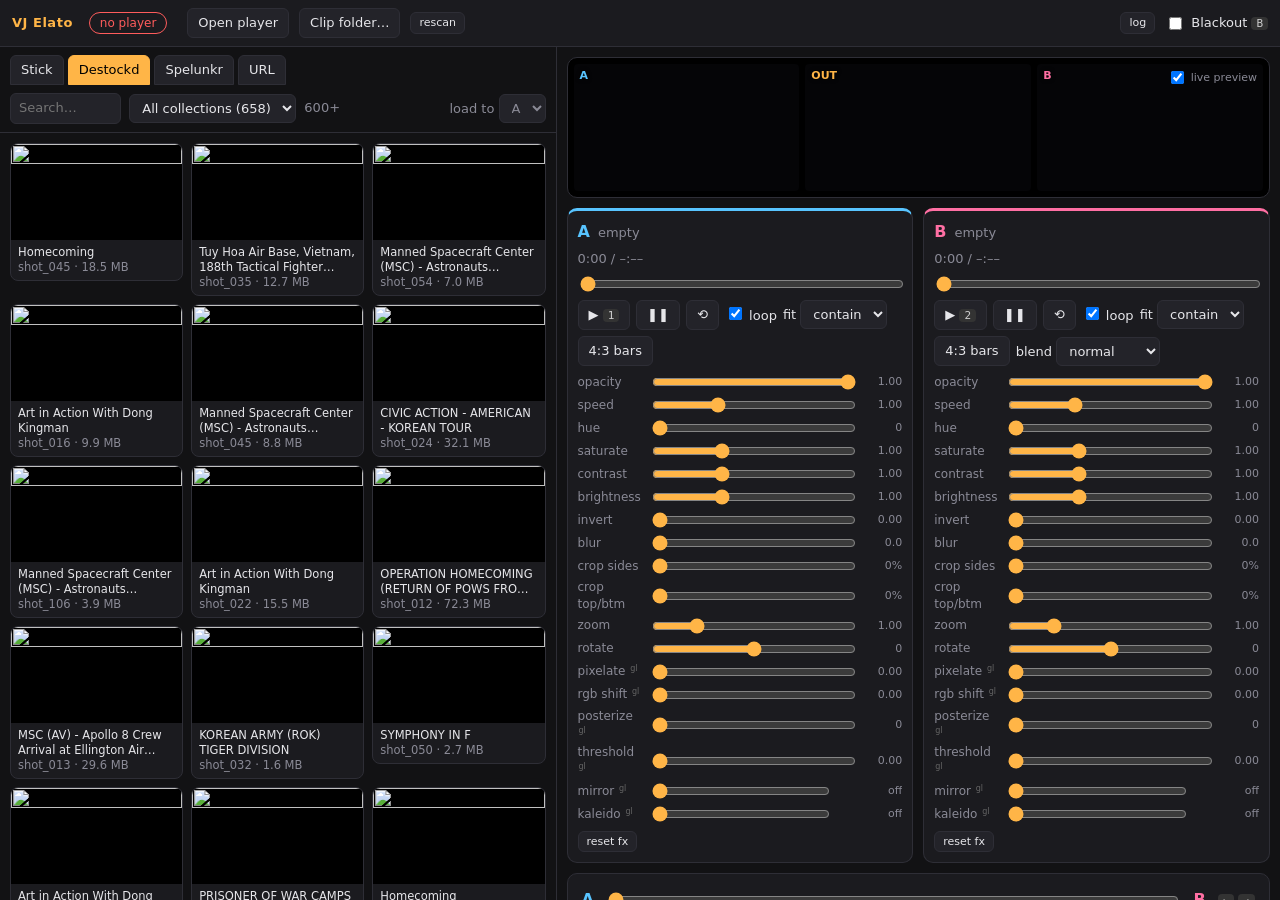
==== controller.html @ 72426353 "Session log on laptop and stick with size caps; browser-test watchdog" ====
<!doctype html>
<html lang="en">
<head>
  <meta charset="utf-8">
  <meta name="viewport" content="width=device-width, initial-scale=1">
  <link rel="icon" href="data:,">
  <title>VJ Elato · Controller</title>
  <link rel="stylesheet" href="css/controller.css">
</head>
<body>
  <header>
    <div class="brand">VJ Elato</div>
    <div id="player-status" class="pill off">no player</div>
    <span id="net-status" class="pill off hidden" title="No network: catalog tabs show only what is on the stick">offline</span>
    <span id="stick-status" class="pill off hidden">stick removed</span>
    <span id="server-status" class="pill off hidden" title="The local server stopped answering. Run serve.cmd again; the tool resumes on its own.">server down</span>
    <span id="gpu-status" class="muted"></span>
    <button id="open-player">Open player</button>
    <button id="pick-folder" title="Pick the folder with your clips (USB stick)">Clip folder…</button>
    <button id="rescan" class="small" title="Scan the clip folder again">rescan</button>
    <span id="folder-status" class="muted"></span>
    <span id="folder-hint" class="hint hidden">← reconnect the clip folder to restore the stick clips</span>
    <span id="proxy-status" class="proxy hidden" title="Streams go through the local server, so they get the WebGL effects; with fetch on play they are also cached on the stick (least recently used clips make room)">
      <span class="pill on">proxy</span> <span id="proxy-cache" class="muted"></span> <span id="link-speed" class="muted"></span>
      <label class="toggle"><input type="checkbox" id="fetch-on-play"> <span>fetch on play</span></label>
      <button id="clear-cache" class="small">clear</button>
    </span>
    <span class="spacer"></span>
    <button id="save-log" class="small" title="Session log: loads, failures, stalls, stick and server events, errors. From the stick it is the server's session file (also on the stick in vj-elato-logs); on the web it is this browser's recent events.">log</button>
    <label class="toggle"><input type="checkbox" id="blackout" data-master="blackout"> <span>Blackout <kbd>B</kbd></span></label>
  </header>

  <main>
    <section id="library">
      <nav class="tabs">
        <button data-tab="stick">Stick</button>
        <button data-tab="destockd" class="active">Destockd</button>
        <button data-tab="spelunkr">Spelunkr</button>
        <button data-tab="url">URL</button>
        <button data-tab="youtube" class="hidden">YouTube</button>
      </nav>
      <div class="lib-controls">
        <input id="search" type="search" placeholder="Search…" autocomplete="off">
        <select id="filter"></select>
        <span id="count" class="muted"></span>
        <span class="spacer"></span>
        <label class="muted">load to
          <select id="target-deck"><option value="A">A</option><option value="B">B</option></select>
        </label>
      </div>
      <div id="url-panel" class="hidden">
        <input id="url-input" type="url" placeholder="https://…/clip.mp4">
        <button id="url-load">Load</button>
        <p class="muted">Any direct video URL, or a YouTube link when running from the stick (resolved by yt-dlp). Through the local server streams get the WebGL effects; on the web they play as a plain layer with the basic filters. <span id="url-status" class="hint"></span></p>
      </div>
      <div id="yt-panel" class="hidden">
        <button id="yt-search">Search</button>
        <label class="toggle"><input type="checkbox" id="skip-segments" checked> <span>skip sponsor segments</span></label>
        <span id="yt-status" class="hint"></span>
        <p class="muted">Results come from yt-dlp, no account needed. A click resolves the video for the current link speed and plays it through the proxy; it is cached on the stick with fetch on play.</p>
      </div>
      <div id="results"></div>
    </section>

    <section id="mixer">
      <div class="preview-strip" id="preview-strip">
        <div class="pane" data-pane="A"><img alt=""><span class="label">A</span><span class="badge"></span></div>
        <div class="pane" data-pane="out"><span class="label">OUT</span></div>
        <div class="pane" data-pane="B"><img alt=""><span class="label">B</span><span class="badge"></span></div>
        <video id="pvA" muted playsinline></video>
        <canvas id="preview-gl"></canvas>
        <video id="pvB" muted playsinline></video>
        <label class="live" title="Decode the clips here too, so the previews show the effects live. Off saves CPU."><input type="checkbox" id="live-preview" checked> live preview</label>
      </div>
      <div class="decks" id="decks"></div>

      <div class="master">
        <div class="xfade">
          <span class="deck-name a">A</span>
          <input type="range" id="crossfade" data-master="crossfade" min="0" max="1" step="0.005" value="0">
          <span class="deck-name b">B</span>
          <span class="muted"><kbd>←</kbd> <kbd>→</kbd></span>
        </div>
        <div class="params master-params">
          <label>feedback <input type="range" data-master="feedback" min="0" max="0.98" step="0.01" value="0"><output></output></label>
          <label>fb zoom <input type="range" data-master="fbZoom" min="0.9" max="1.1" step="0.002" value="1"><output></output></label>
          <label>fb rotate <input type="range" data-master="fbRotate" min="-10" max="10" step="0.1" value="0"><output></output></label>
          <label>fb hue <input type="range" data-master="fbHue" min="0" max="30" step="0.5" value="0"><output></output></label>
          <label>strobe <input type="range" data-master="strobe" min="0" max="20" step="0.5" value="0"><output></output></label>
          <label>render <select data-master="scale"><option value="0.5">50%</option><option value="0.75" selected>75%</option><option value="1">100%</option></select></label>
          <button class="reset" id="master-reset">reset master fx</button>
          <span id="master-hint" class="hint hidden">feedback needs a deck on WebGL: load a clip from the stick. Streams only get the strobe.</span>
        </div>
      </div>
    </section>
  </main>

  <template id="deck-template">
    <div class="deck">
      <div class="deck-head"><span class="deck-name"></span><span class="title">empty</span><span class="mode muted"></span></div>
      <div class="time"><span class="t">0:00</span> / <span class="d">–:––</span></div>
      <input type="range" class="scrub" min="0" max="1000" value="0">
      <div class="transport">
        <button data-cmd="play">▶ <kbd class="key"></kbd></button>
        <button data-cmd="pause">❚❚</button>
        <button data-cmd="restart">⟲</button>
        <label><input type="checkbox" data-param="loop" checked> loop</label>
        <label>fit <select data-param="fit"><option value="contain">contain</option><option value="cover">cover</option></select></label>
        <button class="bars" title="Trim the black bars of a 4:3 picture inside a 16:9 file (12.5 % each side)">4:3 bars</button>
        <label class="blend-only">blend <select data-param="blend">
          <option>normal</option><option>screen</option><option>multiply</option><option>difference</option>
          <option>lighten</option><option>darken</option><option>overlay</option><option>hard-light</option>
          <option>exclusion</option><option>add</option>
        </select></label>
      </div>
      <div class="params">
        <label>opacity <input type="range" data-param="opacity" min="0" max="1" step="0.01" value="1"><output></output></label>
        <label>speed <input type="range" data-param="speed" min="0.1" max="3" step="0.05" value="1"><output></output></label>
        <label>hue <input type="range" data-param="hue" min="0" max="360" step="1" value="0"><output></output></label>
        <label>saturate <input type="range" data-param="saturate" min="0" max="3" step="0.05" value="1"><output></output></label>
        <label>contrast <input type="range" data-param="contrast" min="0" max="3" step="0.05" value="1"><output></output></label>
        <label>brightness <input type="range" data-param="brightness" min="0" max="3" step="0.05" value="1"><output></output></label>
        <label>invert <input type="range" data-param="invert" min="0" max="1" step="0.01" value="0"><output></output></label>
        <label>blur <input type="range" data-param="blur" min="0" max="30" step="0.5" value="0"><output></output></label>
        <label>crop sides <input type="range" data-param="cropX" data-unit="%" min="0" max="0.3" step="0.005" value="0"><output></output></label>
        <label>crop top/btm <input type="range" data-param="cropY" data-unit="%" min="0" max="0.3" step="0.005" value="0"><output></output></label>
        <label>zoom <input type="range" data-param="zoom" min="0.25" max="4" step="0.01" value="1"><output></output></label>
        <label>rotate <input type="range" data-param="rotate" min="-180" max="180" step="1" value="0"><output></output></label>
        <label><span>pixelate <small>gl</small></span> <input type="range" data-param="pixelate" min="0" max="1" step="0.01" value="0"><output></output></label>
        <label><span>rgb shift <small>gl</small></span> <input type="range" data-param="rgbShift" min="0" max="1" step="0.01" value="0"><output></output></label>
        <label><span>posterize <small>gl</small></span> <input type="range" data-param="posterize" min="0" max="16" step="1" value="0"><output></output></label>
        <label><span>threshold <small>gl</small></span> <input type="range" data-param="threshold" min="0" max="1" step="0.01" value="0"><output></output></label>
        <label><span>mirror <small>gl</small></span> <input type="range" data-param="mirror" data-steps="0,1,2,3" data-labels="off,left–right,top–bottom,quad" min="0" max="3" step="1" value="0"><output></output></label>
        <label><span>kaleido <small>gl</small></span> <input type="range" data-param="kaleido" data-steps="0,3,4,5,6,8,12,16" data-labels="off,3,4,5,6,8,12,16" min="0" max="7" step="1" value="0"><output></output></label>
        <button class="reset">reset fx</button>
      </div>
    </div>
  </template>

  <script type="module" src="js/controller.js"></script>
</body>
</html>
---- css/controller.css ----
:root {
  --bg: #121214; --panel: #1b1b1f; --panel2: #232329; --line: #2e2e36; --text: #e6e6ea; --muted: #8a8a96;
  --accent: #ffb547; --a: #58c4ff; --b: #ff6fa3; --ok: #5ad17a; --bad: #ff5c5c;
}
* { box-sizing: border-box; }
html, body { margin: 0; height: 100%; background: var(--bg); color: var(--text); font: 13px/1.4 system-ui, sans-serif; }
body { display: flex; flex-direction: column; overflow: hidden; }
button, input, select { font: inherit; color: inherit; }
button { background: var(--panel2); border: 1px solid var(--line); border-radius: 6px; padding: 5px 10px; cursor: pointer; }
button:hover { border-color: #555; }
button.active, .tabs button.active { background: var(--accent); color: #000; border-color: var(--accent); }
input[type=search], input[type=url], select { background: var(--panel2); border: 1px solid var(--line); border-radius: 6px; padding: 5px 8px; }
input[type=range] { accent-color: var(--accent); }
kbd { background: #333; border-radius: 4px; padding: 0 5px; font-size: 11px; color: #ccc; }
.muted { color: var(--muted); }
.hint { color: var(--accent); font-size: 12px; }
.proxy { display: flex; align-items: center; gap: 8px; font-size: 12px; }
button.small { padding: 2px 8px; font-size: 11px; }
.spacer { flex: 1; }
.hidden { display: none !important; }

header { display: flex; align-items: center; gap: 10px; padding: 8px 12px; background: var(--panel); border-bottom: 1px solid var(--line); }
.brand { font-weight: 700; letter-spacing: .04em; color: var(--accent); margin-right: 6px; }
.pill { padding: 2px 10px; border-radius: 999px; font-size: 12px; border: 1px solid var(--line); }
.pill.on { color: var(--ok); border-color: var(--ok); }
.pill.off { color: var(--bad); border-color: var(--bad); }
.toggle { display: flex; align-items: center; gap: 6px; }

main { flex: 1; display: grid; grid-template-columns: minmax(320px, 1fr) minmax(0, 1.3fr); min-height: 0; }
section { min-height: 0; min-width: 0; display: flex; flex-direction: column; }
#library { border-right: 1px solid var(--line); }
.tabs { display: flex; gap: 4px; padding: 8px 10px 0; }
.tabs button { border-radius: 6px 6px 0 0; }
.lib-controls { display: flex; align-items: center; gap: 8px; padding: 8px 10px; border-bottom: 1px solid var(--line); }
.lib-controls input[type=search] { flex: 1; min-width: 100px; }
#url-panel { display: flex; flex-wrap: wrap; gap: 8px; padding: 10px; border-bottom: 1px solid var(--line); }
#url-panel input { flex: 1; min-width: 200px; }
#url-panel p { width: 100%; margin: 0; }
#yt-panel { display: flex; flex-wrap: wrap; align-items: center; gap: 10px; padding: 10px; border-bottom: 1px solid var(--line); }
#yt-panel p { width: 100%; margin: 0; }

#results { flex: 1; overflow-y: auto; display: grid; grid-template-columns: repeat(auto-fill, minmax(150px, 1fr)); gap: 8px; padding: 10px; align-content: start; align-items: start; }
/* overflow: clip, not hidden. A grid item with overflow: hidden becomes a scroll
   container and Chrome then sizes the grid rows to 0, so the cards stack. */
.card { background: var(--panel); border: 1px solid var(--line); border-radius: 8px; overflow: clip; cursor: pointer; position: relative; }
.card:hover { border-color: var(--accent); }
.card img { display: block; width: 100%; aspect-ratio: 16/9; object-fit: cover; background: #000; }
.card .meta { padding: 5px 7px; font-size: 11.5px; line-height: 1.3; }
.card .meta .name { display: -webkit-box; -webkit-line-clamp: 2; -webkit-box-orient: vertical; overflow: hidden; }
.card .meta .sub { color: var(--muted); }
.card .local { position: absolute; top: 5px; left: 5px; background: var(--ok); color: #000; font-size: 10px; font-weight: 600; padding: 1px 5px; border-radius: 4px; }
.card .actions { position: absolute; top: 5px; right: 5px; display: none; gap: 3px; }
.card:hover .actions { display: flex; }
.card .actions button { padding: 1px 6px; font-size: 11px; font-weight: 700; }
.card .actions button.star { color: #777; }
.card .actions button.star.on { color: var(--accent); }
.card .actions button[data-deck=A] { color: var(--a); }
.card .actions button[data-deck=B] { color: var(--b); }
#results .notice { grid-column: 1 / -1; color: var(--muted); padding: 20px; text-align: center; }

#mixer { padding: 10px; gap: 10px; overflow-y: auto; }
.preview-strip { margin-bottom: 0; }
.decks { display: grid; grid-template-columns: repeat(auto-fit, minmax(300px, 1fr)); gap: 10px; }
.deck { background: var(--panel); border: 1px solid var(--line); border-radius: 10px; padding: 10px; display: flex; flex-direction: column; gap: 6px; min-width: 0; }
.deck[data-deck=A] { border-top: 3px solid var(--a); }
.deck[data-deck=B] { border-top: 3px solid var(--b); }
.deck-head { display: flex; align-items: baseline; gap: 8px; }
.deck-name { font-weight: 800; font-size: 16px; }
.deck[data-deck=A] .deck-name, .deck-name.a { color: var(--a); }
.deck[data-deck=B] .deck-name, .deck-name.b { color: var(--b); }
.deck .mode { font-size: 11px; white-space: nowrap; }
.deck .title { flex: 1; white-space: nowrap; overflow: hidden; text-overflow: ellipsis; color: var(--muted); }
/* live preview strip: deck A | output | deck B on one canvas, CSS-mode videos over the output pane */
.preview-strip { position: relative; display: grid; grid-template-columns: repeat(3, minmax(0, 1fr)); gap: 6px; background: #000; border: 1px solid var(--line); border-radius: 10px; padding: 6px; }
.preview-strip .pane { position: relative; min-width: 0; aspect-ratio: 16/9; background: #050507; border-radius: 4px; overflow: clip; }
.preview-strip .pane img { position: absolute; inset: 0; width: 100%; height: 100%; object-fit: contain; }
.preview-strip .pane img[src=""], .preview-strip .pane img:not([src]) { display: none; }
.preview-strip .pane .label { position: absolute; top: 4px; left: 6px; font-size: 11px; font-weight: 700; z-index: 5; text-shadow: 0 0 4px #000; }
.preview-strip .pane[data-pane=A] .label { color: var(--a); }
.preview-strip .pane[data-pane=B] .label { color: var(--b); }
.preview-strip .pane[data-pane=out] .label { color: var(--accent); }
.preview-strip .pane .badge { position: absolute; bottom: 4px; right: 6px; font-size: 11px; color: #fff; text-shadow: 0 0 4px #000; z-index: 5; }
.preview-strip .pane .badge.error { color: var(--bad); }
.preview-strip video { position: absolute; object-fit: contain; background: transparent; }
.preview-strip video.cover { object-fit: cover; }
.preview-strip #pvA { z-index: 1; }
.preview-strip #preview-gl { position: absolute; inset: 0; width: 100%; height: 100%; z-index: 2; pointer-events: none; }
.preview-strip #pvB { z-index: 3; }
.preview-strip .live { position: absolute; top: 10px; right: 12px; z-index: 6; font-size: 11px; color: var(--muted); display: flex; gap: 4px; align-items: center; }
.deck .time { font-variant-numeric: tabular-nums; color: var(--muted); }
.deck .scrub { width: 100%; }
.transport { display: flex; align-items: center; gap: 6px; flex-wrap: wrap; }
.params { display: grid; grid-template-columns: repeat(auto-fit, minmax(200px, 1fr)); gap: 3px 10px; }
.params label { display: grid; grid-template-columns: 66px 1fr 38px; align-items: center; gap: 6px; font-size: 12px; color: var(--muted); }
.params label.off, .master-params label.off { opacity: .35; }
.params label.off input, .master-params label.off input { cursor: not-allowed; }
.transport button:disabled, .scrub:disabled { opacity: .35; cursor: not-allowed; }
.params label small { font-size: 8px; color: #666; vertical-align: top; margin-left: 1px; }
.params output { text-align: right; font-variant-numeric: tabular-nums; font-size: 11px; white-space: nowrap; overflow: hidden; text-overflow: ellipsis; }
.params label:has(input[data-labels]) { grid-template-columns: 66px 1fr 64px; }
.params select { grid-column: 2 / 4; padding: 2px 6px; }
.params .reset { grid-column: 1 / -1; justify-self: start; font-size: 11px; padding: 2px 8px; margin-top: 4px; }
.params .hint { grid-column: 1 / -1; }
.master { display: flex; flex-direction: column; gap: 8px; background: var(--panel); border: 1px solid var(--line); border-radius: 10px; padding: 10px 14px; }
.master .xfade { display: flex; align-items: center; gap: 12px; }
.master .xfade input { flex: 1; height: 28px; }
.master-params { grid-template-columns: repeat(auto-fit, minmax(200px, 1fr)); }

@media (max-width: 900px) {
  main { grid-template-columns: 1fr; grid-template-rows: 1fr auto; }
  #library { border-right: 0; border-bottom: 1px solid var(--line); }
}
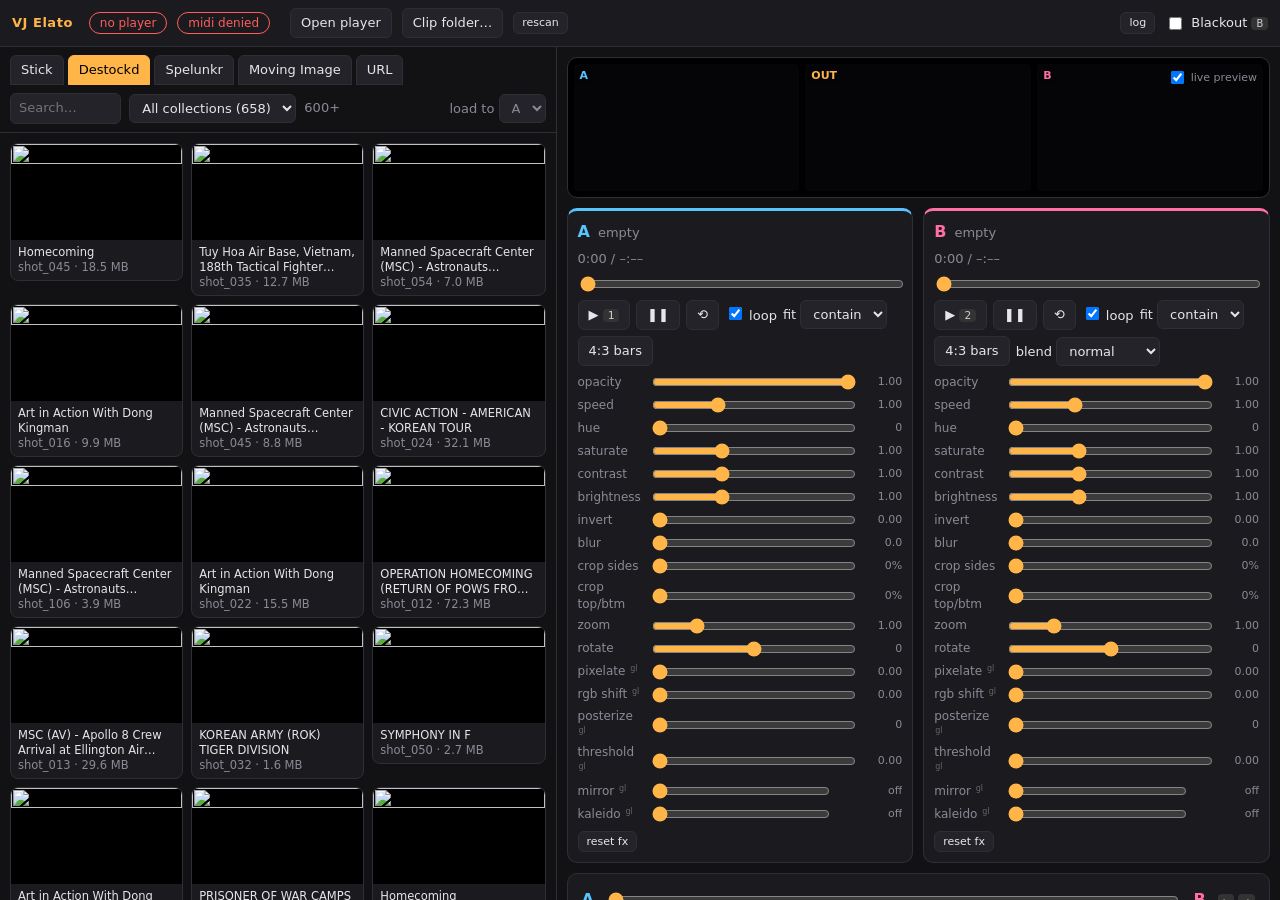
==== commit 2459b26f: "Web MIDI with the Mixtrack Pro map; Moving Image Archive source with describe-a-shot search" ====
--- a/controller.html
+++ b/controller.html
@@ -14,6 +14,7 @@
     <span id="net-status" class="pill off hidden" title="No network: catalog tabs show only what is on the stick">offline</span>
     <span id="stick-status" class="pill off hidden">stick removed</span>
     <span id="server-status" class="pill off hidden" title="The local server stopped answering. Run serve.cmd again; the tool resumes on its own.">server down</span>
+    <span id="midi-status" class="pill off" title="Click to connect a MIDI controller">midi</span>
     <span id="gpu-status" class="muted"></span>
     <button id="open-player">Open player</button>
     <button id="pick-folder" title="Pick the folder with your clips (USB stick)">Clip folder…</button>
@@ -36,6 +37,7 @@
         <button data-tab="stick">Stick</button>
         <button data-tab="destockd" class="active">Destockd</button>
         <button data-tab="spelunkr">Spelunkr</button>
+        <button data-tab="mia" title="Moving Image Archive: public domain films cut by the shot, with a search that reads the picture">Moving Image</button>
         <button data-tab="url">URL</button>
         <button data-tab="youtube" class="hidden">YouTube</button>
       </nav>
--- a/css/controller.css
+++ b/css/controller.css
@@ -44,6 +44,8 @@
    container and Chrome then sizes the grid rows to 0, so the cards stack. */
 .card { background: var(--panel); border: 1px solid var(--line); border-radius: 8px; overflow: clip; cursor: pointer; position: relative; }
 .card:hover { border-color: var(--accent); }
+.card.selected { outline: 2px solid var(--a); outline-offset: -2px; }
+#midi-status { cursor: pointer; }
 .card img { display: block; width: 100%; aspect-ratio: 16/9; object-fit: cover; background: #000; }
 .card .meta { padding: 5px 7px; font-size: 11.5px; line-height: 1.3; }
 .card .meta .name { display: -webkit-box; -webkit-line-clamp: 2; -webkit-box-orient: vertical; overflow: hidden; }
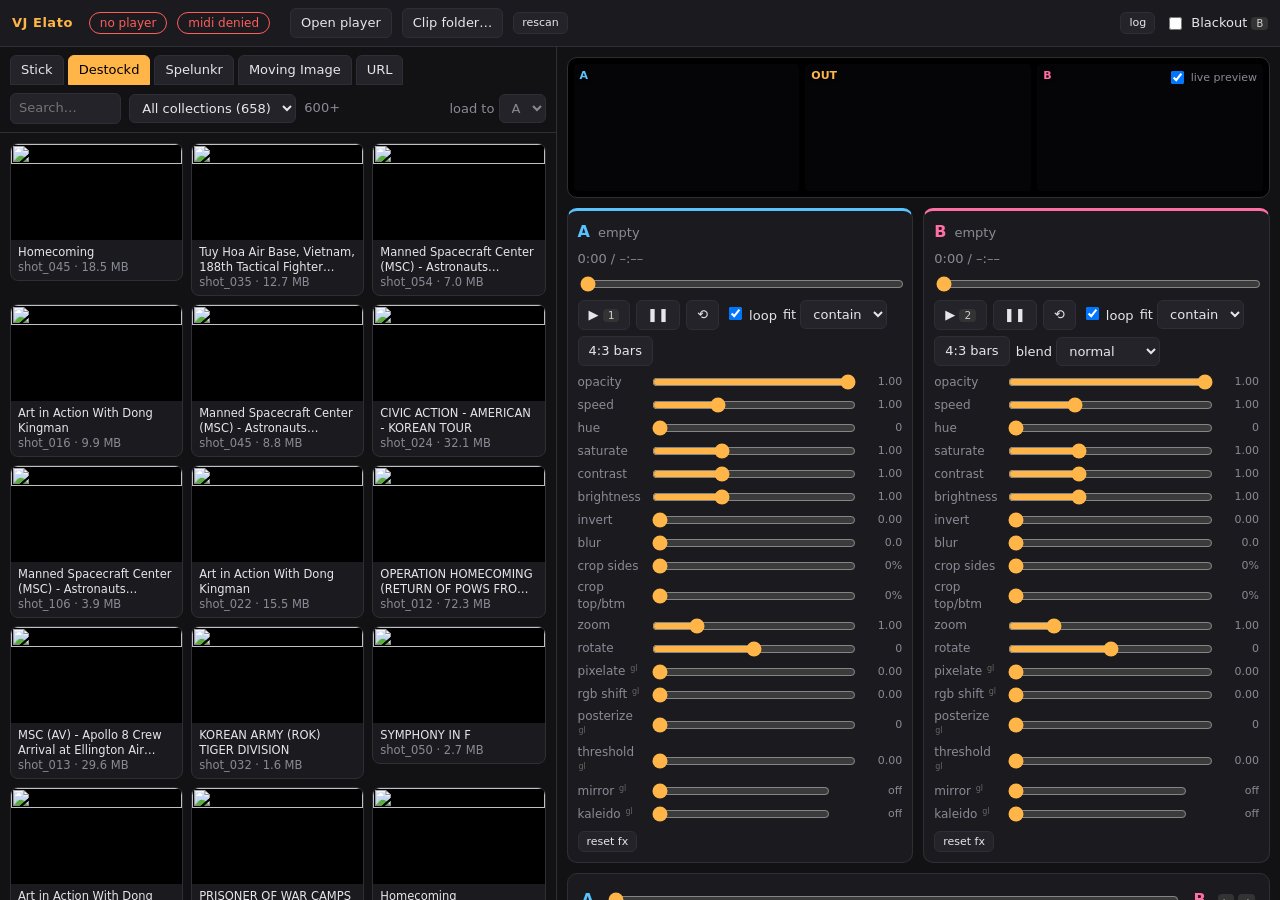
==== commit c0be54ee: "Idle light show on the controller's LEDs: panel layout, ten animations, preview canvas" ====
--- a/controller.html
+++ b/controller.html
@@ -91,6 +91,22 @@
           <label>strobe <input type="range" data-master="strobe" min="0" max="20" step="0.5" value="0"><output></output></label>
           <label>render <select data-master="scale"><option value="0.5">50%</option><option value="0.75" selected>75%</option><option value="1">100%</option></select></label>
           <button class="reset" id="master-reset">reset master fx</button>
+        </div>
+      </div>
+
+      <div id="lightshow" class="master hidden">
+        <div class="xfade">
+          <span class="deck-name" style="color:var(--accent)">lights</span>
+          <label class="toggle" title="When the MIDI controller has not been touched for this long, its lights play animations until the next touch"><input type="checkbox" id="show-enabled" checked> <span>idle show after</span></label>
+          <input type="number" id="show-idle" min="2" max="600" value="10" style="width:56px"> <span class="muted">s</span>
+          <select id="show-anim"></select>
+          <button id="show-now" class="small">play now / stop</button>
+          <label class="toggle"><input type="checkbox" id="show-preview" checked> <span>preview</span></label>
+          <span id="show-name" class="muted"></span>
+        </div>
+        <canvas id="show-canvas" width="600" height="402"></canvas>
+        <div class="params">
+          <span class="muted" style="grid-column:1/-1">The controller's lights as a sparse display: each animation is drawn over the whole panel, the dots are the real LEDs. Pick one to audition it, or leave auto to cycle.</span>
           <span id="master-hint" class="hint hidden">feedback needs a deck on WebGL: load a clip from the stick. Streams only get the strobe.</span>
         </div>
       </div>
--- a/css/controller.css
+++ b/css/controller.css
@@ -105,7 +105,9 @@
 .params .hint { grid-column: 1 / -1; }
 .master { display: flex; flex-direction: column; gap: 8px; background: var(--panel); border: 1px solid var(--line); border-radius: 10px; padding: 10px 14px; }
 .master .xfade { display: flex; align-items: center; gap: 12px; }
-.master .xfade input { flex: 1; height: 28px; }
+.master .xfade input[type=range] { flex: 1; height: 28px; }
+#lightshow .xfade { flex-wrap: wrap; }
+#show-canvas { width: 100%; max-width: 600px; aspect-ratio: 1.493; background: #0b0b0e; border-radius: 6px; display: block; }
 .master-params { grid-template-columns: repeat(auto-fit, minmax(200px, 1fr)); }
 
 @media (max-width: 900px) {
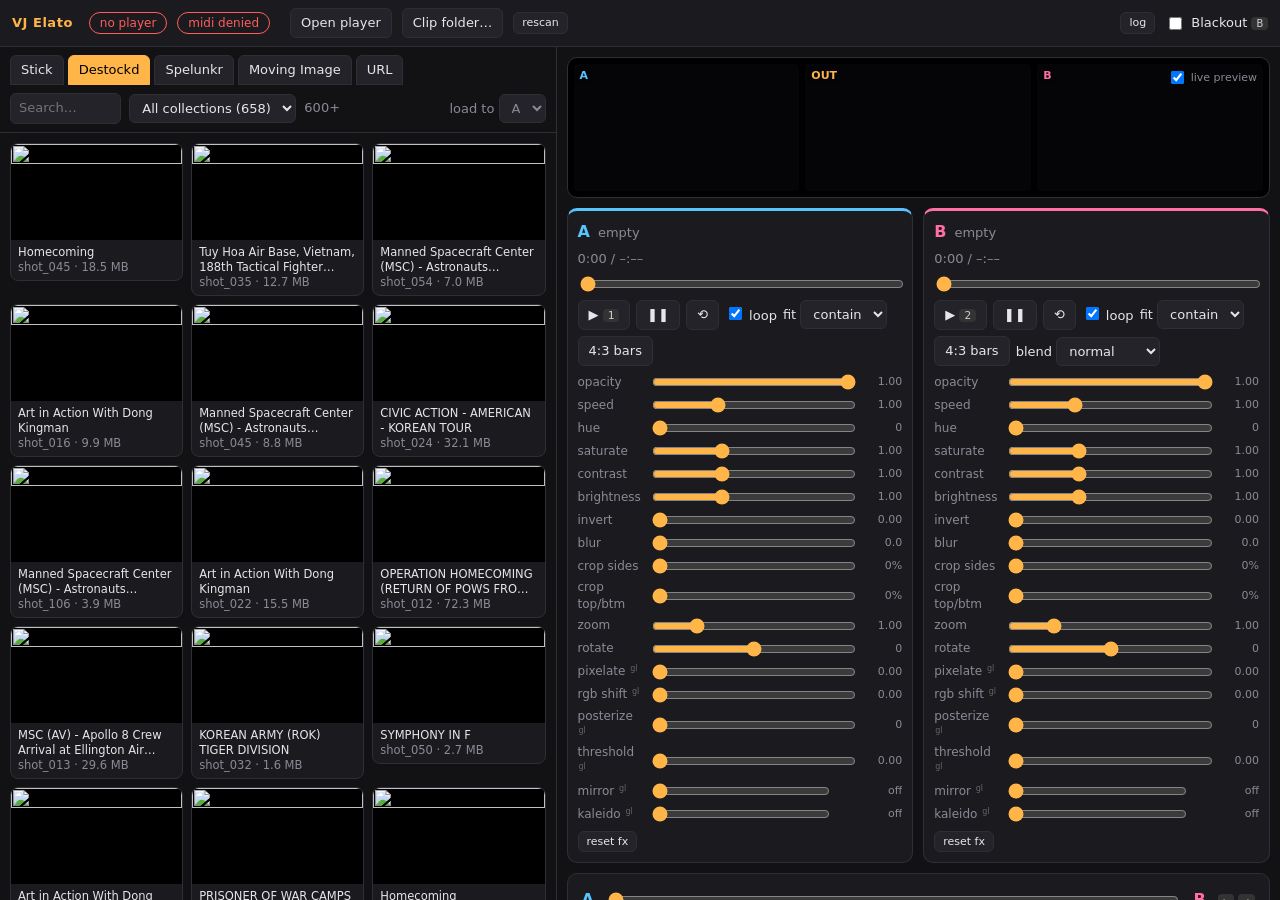
==== commit fdd11ef4: "Light show: 16x12 pixel layout tuned on the unit, LED colours, three new animations" ====
--- a/controller.html
+++ b/controller.html
@@ -104,7 +104,7 @@
           <label class="toggle"><input type="checkbox" id="show-preview" checked> <span>preview</span></label>
           <span id="show-name" class="muted"></span>
         </div>
-        <canvas id="show-canvas" width="600" height="402"></canvas>
+        <canvas id="show-canvas" width="600" height="450"></canvas>
         <div class="params">
           <span class="muted" style="grid-column:1/-1">The controller's lights as a sparse display: each animation is drawn over the whole panel, the dots are the real LEDs. Pick one to audition it, or leave auto to cycle.</span>
           <span id="master-hint" class="hint hidden">feedback needs a deck on WebGL: load a clip from the stick. Streams only get the strobe.</span>
--- a/css/controller.css
+++ b/css/controller.css
@@ -107,7 +107,7 @@
 .master .xfade { display: flex; align-items: center; gap: 12px; }
 .master .xfade input[type=range] { flex: 1; height: 28px; }
 #lightshow .xfade { flex-wrap: wrap; }
-#show-canvas { width: 100%; max-width: 600px; aspect-ratio: 1.493; background: #0b0b0e; border-radius: 6px; display: block; }
+#show-canvas { width: 100%; max-width: 600px; aspect-ratio: 1.3333; background: #0b0b0e; border-radius: 6px; display: block; }
 .master-params { grid-template-columns: repeat(auto-fit, minmax(200px, 1fr)); }
 
 @media (max-width: 900px) {
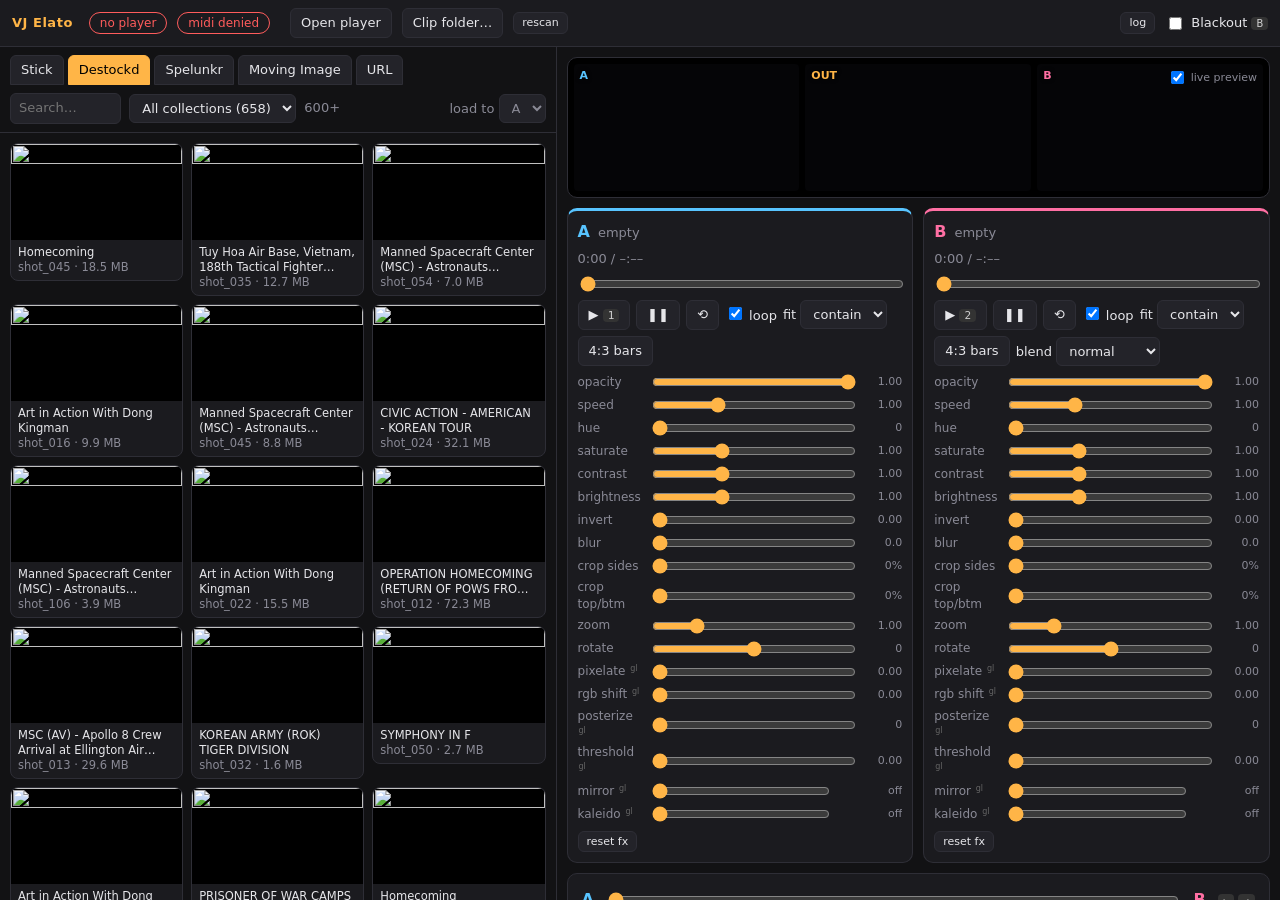
==== commit 4c095f19: "Master effects: TV set ported from NTSCRT's Glitch stage, VHS tape, CRT tube, feedback key, vanishin" ====
--- a/controller.html
+++ b/controller.html
@@ -89,6 +89,22 @@
           <label>fb rotate <input type="range" data-master="fbRotate" min="-10" max="10" step="0.1" value="0"><output></output></label>
           <label>fb hue <input type="range" data-master="fbHue" min="0" max="30" step="0.5" value="0"><output></output></label>
           <label>strobe <input type="range" data-master="strobe" min="0" max="20" step="0.5" value="0"><output></output></label>
+          <label title="Feedback luma key: where the picture is darker than this level the trail covers it, so a bright subject stays solid in front of a tunnel of its own copies">fb key <input type="range" data-master="fbKey" min="0" max="1" step="0.01" value="0"><output></output></label>
+          <label title="Feedback vanishing point, left / right: where the trail zooms and turns around">fb x <input type="range" data-master="fbX" min="-0.5" max="0.5" step="0.01" value="0"><output></output></label>
+          <label title="Feedback vanishing point, down / up">fb y <input type="range" data-master="fbY" min="-0.5" max="0.5" step="0.01" value="0"><output></output></label>
+          <label title="Feedback camera turned sideways: one side of the trail recedes">fb tilt <input type="range" data-master="fbTilt" min="-0.5" max="0.5" step="0.01" value="0"><output></output></label>
+          <label title="Softening inside the feedback loop: every pass blurs the trail a little more">fb blur <input type="range" data-master="fbBlur" min="0" max="1" step="0.01" value="0"><output></output></label>
+          <label title="Worn VHS tape: smeared colour, soft picture, tape noise, jitter, dropouts and the head-switching lines at the bottom">vhs <input type="range" data-master="vhs" min="0" max="1" step="0.01" value="0"><output></output></label>
+          <label title="VHS mistracking: a band of noise that drifts up the picture">vhs track <input type="range" data-master="vhsTrack" min="0" max="1" step="0.01" value="0"><output></output></label>
+          <label title="TV set: antenna signal level. Lower it for snow, then lost colour, then broken sync">tv signal <input type="range" data-master="tvSignal" min="0" max="1" step="0.01" value="1"><output></output></label>
+          <label title="TV set: vertical hold. Off centre the picture shifts, further out it rolls">tv v-hold <input type="range" data-master="tvVHold" min="-1" max="1" step="0.01" value="0"><output></output></label>
+          <label title="TV set: horizontal hold. Off centre the picture slides sideways, further out it tears into diagonal bands and the colour goes">tv h-hold <input type="range" data-master="tvHHold" min="-1" max="1" step="0.01" value="0"><output></output></label>
+          <label title="TV set: a reflected copy of the signal arriving late; negative inverts it">tv ghost <input type="range" data-master="tvGhost" min="-1" max="1" step="0.01" value="0"><output></output></label>
+          <label title="TV set: how late the ghost arrives, in microseconds (1 is about 2 % of the picture width)">tv delay <input type="range" data-master="tvDelay" min="0.2" max="12" step="0.1" value="2"><output></output></label>
+          <label title="TV set: mains hum, light and dark bars drifting up the picture and bending it">tv hum <input type="range" data-master="tvHum" min="0" max="1" step="0.01" value="0"><output></output></label>
+          <label title="TV set: raises the tube's black level, so the blanking bar and sync pulses show when the picture rolls or tears">tv bright <input type="range" data-master="tvBright" min="0" max="1" step="0.01" value="0"><output></output></label>
+          <label title="Picture tube: 240 scanlines, phosphor stripes and a vignette on the projector output">crt <input type="range" data-master="crt" min="0" max="1" step="0.01" value="0"><output></output></label>
+          <label title="Picture tube: bulge of the glass; the corners pull in and go black">crt curve <input type="range" data-master="crtCurve" min="0" max="1" step="0.01" value="0"><output></output></label>
           <label>render <select data-master="scale"><option value="0.5">50%</option><option value="0.75" selected>75%</option><option value="1">100%</option></select></label>
           <button class="reset" id="master-reset">reset master fx</button>
         </div>
@@ -107,7 +123,7 @@
         <canvas id="show-canvas" width="600" height="450"></canvas>
         <div class="params">
           <span class="muted" style="grid-column:1/-1">The controller's lights as a sparse display: each animation is drawn over the whole panel, the dots are the real LEDs. Pick one to audition it, or leave auto to cycle.</span>
-          <span id="master-hint" class="hint hidden">feedback needs a deck on WebGL: load a clip from the stick. Streams only get the strobe.</span>
+          <span id="master-hint" class="hint hidden">feedback, VHS, TV and CRT need a deck on WebGL: load a clip from the stick. Streams only get the strobe.</span>
         </div>
       </div>
     </section>
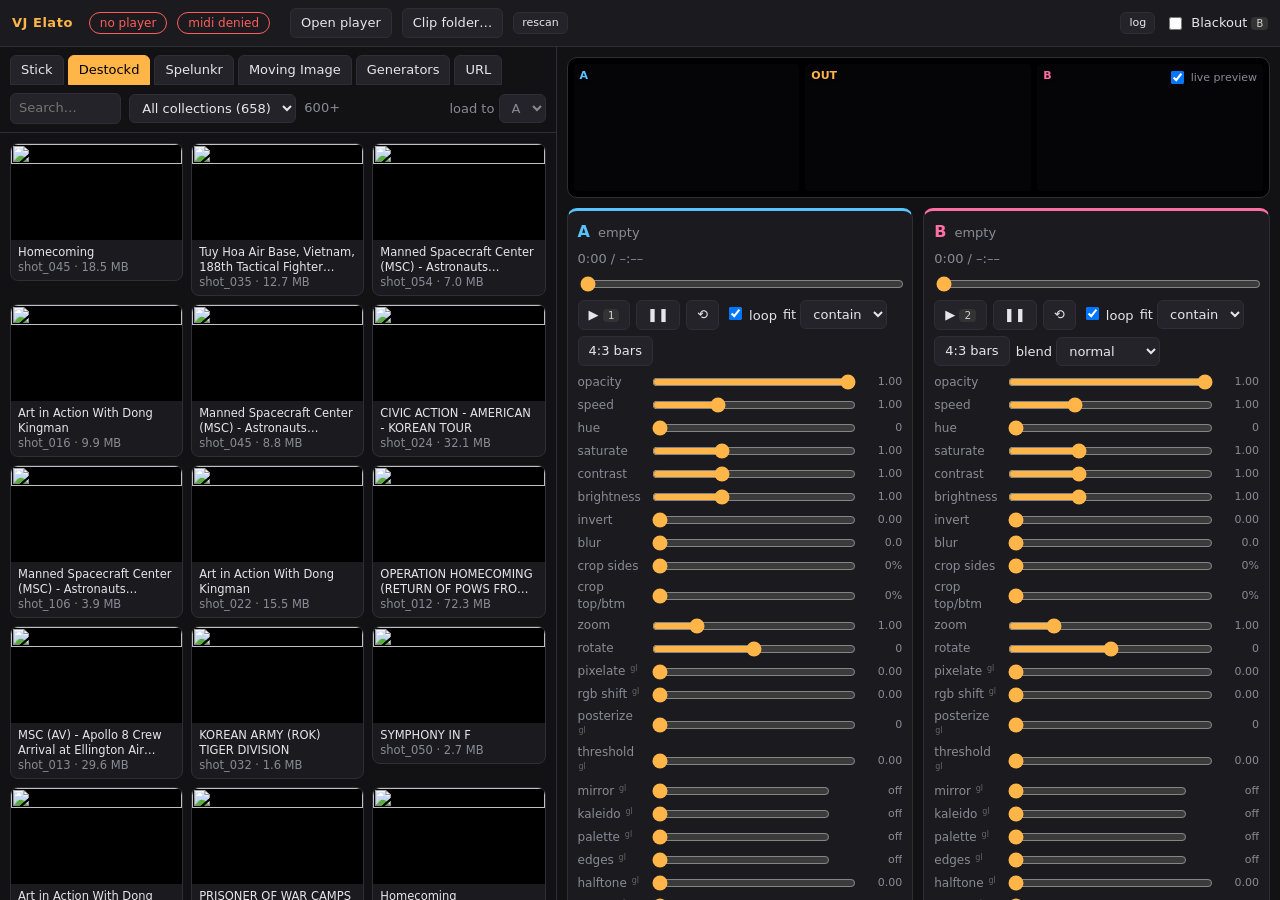
==== commit 68da6ae4: "Deck looks (palette, edges, screen grids, fisheye and more), image overlay, generators as deck sourc" ====
--- a/controller.html
+++ b/controller.html
@@ -38,6 +38,7 @@
         <button data-tab="destockd" class="active">Destockd</button>
         <button data-tab="spelunkr">Spelunkr</button>
         <button data-tab="mia" title="Moving Image Archive: public domain films cut by the shot, with a search that reads the picture">Moving Image</button>
+        <button data-tab="gen" title="Generators: pictures drawn by a shader instead of played from a clip. They load onto a deck like a clip and take every effect.">Generators</button>
         <button data-tab="url">URL</button>
         <button data-tab="youtube" class="hidden">YouTube</button>
       </nav>
@@ -105,6 +106,18 @@
           <label title="TV set: raises the tube's black level, so the blanking bar and sync pulses show when the picture rolls or tears">tv bright <input type="range" data-master="tvBright" min="0" max="1" step="0.01" value="0"><output></output></label>
           <label title="Picture tube: 240 scanlines, phosphor stripes and a vignette on the projector output">crt <input type="range" data-master="crt" min="0" max="1" step="0.01" value="0"><output></output></label>
           <label title="Picture tube: bulge of the glass; the corners pull in and go black">crt curve <input type="range" data-master="crtCurve" min="0" max="1" step="0.01" value="0"><output></output></label>
+          <div class="ov-row" title="Image overlay: a picture (PNG, GIF, WebP, SVG…) laid over the whole output, after the master effects. Animated images keep moving.">
+            <button id="ov-pick" class="small">overlay image…</button> <span id="ov-name" class="muted">no image</span> <button id="ov-clear" class="small">clear</button>
+            <input type="file" id="ov-file" accept="image/*" hidden>
+          </div>
+          <label title="Overlay image: opacity">ov opacity <input type="range" data-master="ovOpacity" min="0" max="1" step="0.01" value="1"><output></output></label>
+          <label title="Overlay image: size as a fraction of the output; at 1 it fills it, as a frame would">ov size <input type="range" data-master="ovSize" min="0.05" max="2" step="0.01" value="0.3"><output></output></label>
+          <label title="Overlay image: left to right, edge to edge">ov x <input type="range" data-master="ovX" min="-1" max="1" step="0.01" value="0"><output></output></label>
+          <label title="Overlay image: bottom to top, edge to edge">ov y <input type="range" data-master="ovY" min="-1" max="1" step="0.01" value="0"><output></output></label>
+          <label title="Overlay image: above zero it travels and bounces off the edges like a DVD player's idle logo; the slider is the speed">ov bounce <input type="range" data-master="ovBounce" min="0" max="3" step="0.05" value="0"><output></output></label>
+          <label title="Overlay image: how it combines with the picture under it">ov blend <select data-master="ovBlend">
+            <option>normal</option><option>screen</option><option>add</option><option>multiply</option><option>difference</option><option>lighten</option><option>overlay</option>
+          </select></label>
           <label>render <select data-master="scale"><option value="0.5">50%</option><option value="0.75" selected>75%</option><option value="1">100%</option></select></label>
           <button class="reset" id="master-reset">reset master fx</button>
         </div>
@@ -146,6 +159,12 @@
           <option>lighten</option><option>darken</option><option>overlay</option><option>hard-light</option>
           <option>exclusion</option><option>add</option>
         </select></label>
+      </div>
+      <div class="params gen-params hidden" title="This deck plays a generator: these shape its picture, the speed slider sets its pace">
+        <label><span class="gen-label">a</span> <input type="range" data-param="genA" min="0" max="1" step="0.01" value="0.5"><output></output></label>
+        <label><span class="gen-label">b</span> <input type="range" data-param="genB" min="0" max="1" step="0.01" value="0.5"><output></output></label>
+        <label><span class="gen-label">c</span> <input type="range" data-param="genC" min="0" max="1" step="0.01" value="0.5"><output></output></label>
+        <label class="gen-text">text <input type="text" data-param="genText" maxlength="80" value="VJ ELATO" autocomplete="off"></label>
       </div>
       <div class="params">
         <label>opacity <input type="range" data-param="opacity" min="0" max="1" step="0.01" value="1"><output></output></label>
@@ -166,6 +185,25 @@
         <label><span>threshold <small>gl</small></span> <input type="range" data-param="threshold" min="0" max="1" step="0.01" value="0"><output></output></label>
         <label><span>mirror <small>gl</small></span> <input type="range" data-param="mirror" data-steps="0,1,2,3" data-labels="off,left–right,top–bottom,quad" min="0" max="3" step="1" value="0"><output></output></label>
         <label><span>kaleido <small>gl</small></span> <input type="range" data-param="kaleido" data-steps="0,3,4,5,6,8,12,16" data-labels="off,3,4,5,6,8,12,16" min="0" max="7" step="1" value="0"><output></output></label>
+        <label><span>palette <small>gl</small></span> <input type="range" data-param="palette" data-steps="0,1,2,3,4" data-labels="off,duotone,thermal,cyanotype,phosphor" min="0" max="4" step="1" value="0"><output></output></label>
+        <label><span>edges <small>gl</small></span> <input type="range" data-param="edges" data-steps="0,1,2,3" data-labels="off,outline,over picture,neon" min="0" max="3" step="1" value="0"><output></output></label>
+        <label><span>halftone <small>gl</small></span> <input type="range" data-param="halftone" min="0" max="1" step="0.01" value="0"><output></output></label>
+        <label><span>dither <small>gl</small></span> <input type="range" data-param="dither" min="0" max="1" step="0.01" value="0"><output></output></label>
+        <label><span>led wall <small>gl</small></span> <input type="range" data-param="ledWall" min="0" max="1" step="0.01" value="0"><output></output></label>
+        <label><span>ripple <small>gl</small></span> <input type="range" data-param="ripple" min="0" max="1" step="0.01" value="0"><output></output></label>
+        <label><span>spiral <small>gl</small></span> <input type="range" data-param="spiral" min="-1" max="1" step="0.01" value="0"><output></output></label>
+        <label><span>glitch <small>gl</small></span> <input type="range" data-param="glitch" min="0" max="1" step="0.01" value="0"><output></output></label>
+        <label><span>fisheye <small>gl</small></span> <input type="range" data-param="fisheye" min="-1" max="1" step="0.01" value="0"><output></output></label>
+        <label><span>ascii <small>gl</small></span> <input type="range" data-param="ascii" min="0" max="1" step="0.01" value="0"><output></output></label>
+        <label><span>riso <small>gl</small></span> <input type="range" data-param="riso" min="0" max="1" step="0.01" value="0"><output></output></label>
+        <label><span>warp <small>gl</small></span> <input type="range" data-param="warp" min="0" max="1" step="0.01" value="0"><output></output></label>
+        <label><span>radial blur <small>gl</small></span> <input type="range" data-param="radialBlur" min="-1" max="1" step="0.01" value="0"><output></output></label>
+        <label><span>stretch <small>gl</small></span> <input type="range" data-param="stretch" min="-1" max="1" step="0.01" value="0"><output></output></label>
+        <label><span>stretchy grid <small>gl</small></span> <input type="range" data-param="stretchGrid" min="0" max="1" step="0.01" value="0"><output></output></label>
+        <label><span>interference <small>gl</small></span> <input type="range" data-param="interference" min="0" max="1" step="0.01" value="0"><output></output></label>
+        <label><span>grain <small>gl</small></span> <input type="range" data-param="grain" min="0" max="1" step="0.01" value="0"><output></output></label>
+        <label><span>lumalines <small>gl</small></span> <input type="range" data-param="lumalines" min="0" max="1" step="0.01" value="0"><output></output></label>
+        <label><span>scan lines <small>gl</small></span> <input type="range" data-param="scanMod" min="0" max="1" step="0.01" value="0"><output></output></label>
         <button class="reset">reset fx</button>
       </div>
     </div>
--- a/css/controller.css
+++ b/css/controller.css
@@ -103,6 +103,10 @@
 .params select { grid-column: 2 / 4; padding: 2px 6px; }
 .params .reset { grid-column: 1 / -1; justify-self: start; font-size: 11px; padding: 2px 8px; margin-top: 4px; }
 .params .hint { grid-column: 1 / -1; }
+.gen-params { margin: 4px 0; padding: 4px 6px; border: 1px solid var(--line); border-radius: 6px; }
+.gen-params input[type=text] { grid-column: 2 / 4; min-width: 0; background: var(--panel2); border: 1px solid var(--line); border-radius: 6px; padding: 2px 6px; }
+.params .ov-row { grid-column: 1 / -1; display: flex; align-items: center; gap: 8px; font-size: 12px; margin-top: 4px; }
+.params .ov-row #ov-name { overflow: hidden; text-overflow: ellipsis; white-space: nowrap; max-width: 260px; }
 .master { display: flex; flex-direction: column; gap: 8px; background: var(--panel); border: 1px solid var(--line); border-radius: 10px; padding: 10px 14px; }
 .master .xfade { display: flex; align-items: center; gap: 12px; }
 .master .xfade input[type=range] { flex: 1; height: 28px; }
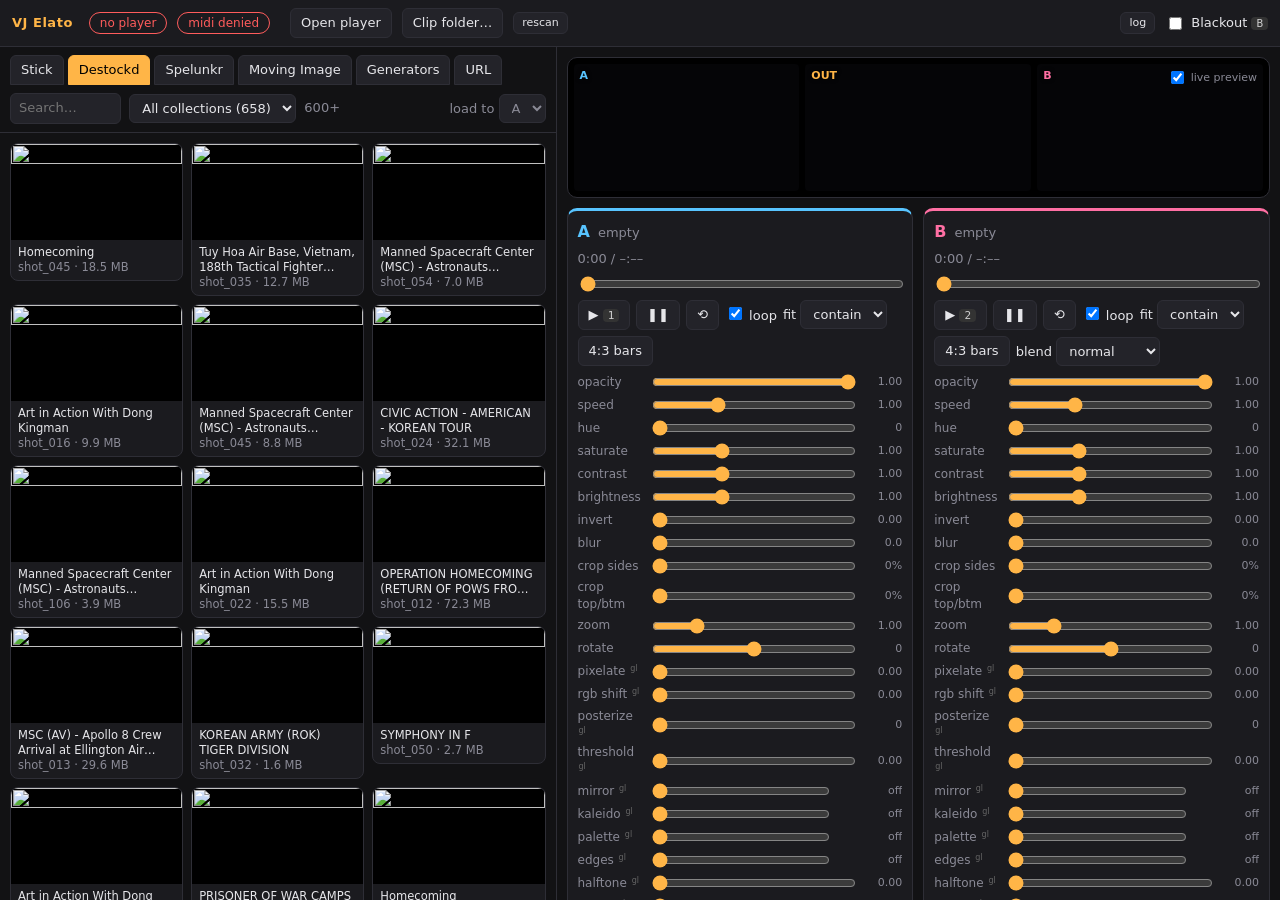
==== commit b8db9816: "Photocopy look, rug generator, deck shader compiled per set of looks in use, generators on the wall " ====
--- a/controller.html
+++ b/controller.html
@@ -204,6 +204,7 @@
         <label><span>grain <small>gl</small></span> <input type="range" data-param="grain" min="0" max="1" step="0.01" value="0"><output></output></label>
         <label><span>lumalines <small>gl</small></span> <input type="range" data-param="lumalines" min="0" max="1" step="0.01" value="0"><output></output></label>
         <label><span>scan lines <small>gl</small></span> <input type="range" data-param="scanMod" min="0" max="1" step="0.01" value="0"><output></output></label>
+        <label title="A photocopied print: black and white, sharpened, mid-tones broken into speckle, warm ink on cream paper. Further right is harder and grainier. Brightness and contrast set where black ends; palette and hue can recolour it."><span>photocopy <small>gl</small></span> <input type="range" data-param="photocopy" min="0" max="1" step="0.01" value="0"><output></output></label>
         <button class="reset">reset fx</button>
       </div>
     </div>
--- a/css/controller.css
+++ b/css/controller.css
@@ -19,7 +19,12 @@
 .spacer { flex: 1; }
 .hidden { display: none !important; }
 
-header { display: flex; align-items: center; gap: 10px; padding: 8px 12px; background: var(--panel); border-bottom: 1px solid var(--line); }
+header { display: flex; flex-wrap: wrap; align-items: center; gap: 6px 10px; padding: 8px 12px; background: var(--panel); border-bottom: 1px solid var(--line); }
+/* nothing in the header breaks inside itself: when the row is full, whole items move to the next one */
+header > * { flex: none; white-space: nowrap; }
+header > .spacer { flex: 1; }
+header > #gpu-status, header > #folder-status { flex: 0 1 auto; min-width: 0; max-width: 34ch; overflow: hidden; text-overflow: ellipsis; }
+header .proxy > * { flex: none; white-space: nowrap; }
 .brand { font-weight: 700; letter-spacing: .04em; color: var(--accent); margin-right: 6px; }
 .pill { padding: 2px 10px; border-radius: 999px; font-size: 12px; border: 1px solid var(--line); }
 .pill.on { color: var(--ok); border-color: var(--ok); }
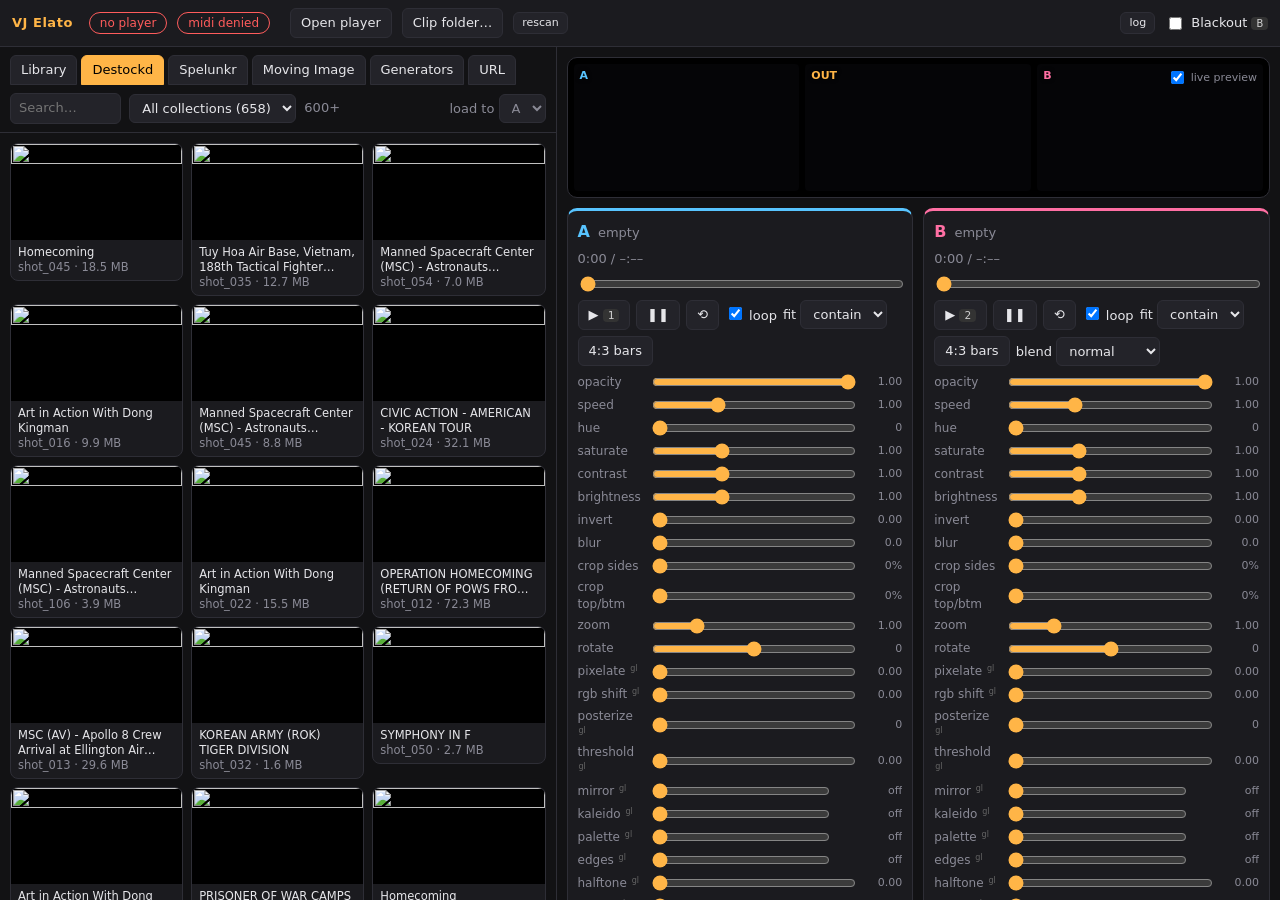
==== commit 969627ce: "Portable copy is self-contained and runs from any folder (clips, cache and logs inside it), zip targ" ====
--- a/controller.html
+++ b/controller.html
@@ -34,7 +34,7 @@
   <main>
     <section id="library">
       <nav class="tabs">
-        <button data-tab="stick">Stick</button>
+        <button data-tab="stick" title="Your own clips: the clips folder of this copy of the tool, or the folder you picked">Library</button>
         <button data-tab="destockd" class="active">Destockd</button>
         <button data-tab="spelunkr">Spelunkr</button>
         <button data-tab="mia" title="Moving Image Archive: public domain films cut by the shot, with a search that reads the picture">Moving Image</button>
@@ -205,6 +205,8 @@
         <label><span>lumalines <small>gl</small></span> <input type="range" data-param="lumalines" min="0" max="1" step="0.01" value="0"><output></output></label>
         <label><span>scan lines <small>gl</small></span> <input type="range" data-param="scanMod" min="0" max="1" step="0.01" value="0"><output></output></label>
         <label title="A photocopied print: black and white, sharpened, mid-tones broken into speckle, warm ink on cream paper. Further right is harder and grainier. Brightness and contrast set where black ends; palette and hue can recolour it."><span>photocopy <small>gl</small></span> <input type="range" data-param="photocopy" min="0" max="1" step="0.01" value="0"><output></output></label>
+        <label title="Bright areas bleed light around them. Further right the halo is wider and stronger. Brightness and contrast decide what counts as bright."><span>glow <small>gl</small></span> <input type="range" data-param="glow" min="0" max="1" step="0.01" value="0"><output></output></label>
+        <label title="Streaks of light from the middle of the picture through whatever is bright. Further right they are longer and stronger."><span>light rays <small>gl</small></span> <input type="range" data-param="rays" min="0" max="1" step="0.01" value="0"><output></output></label>
         <button class="reset">reset fx</button>
       </div>
     </div>
